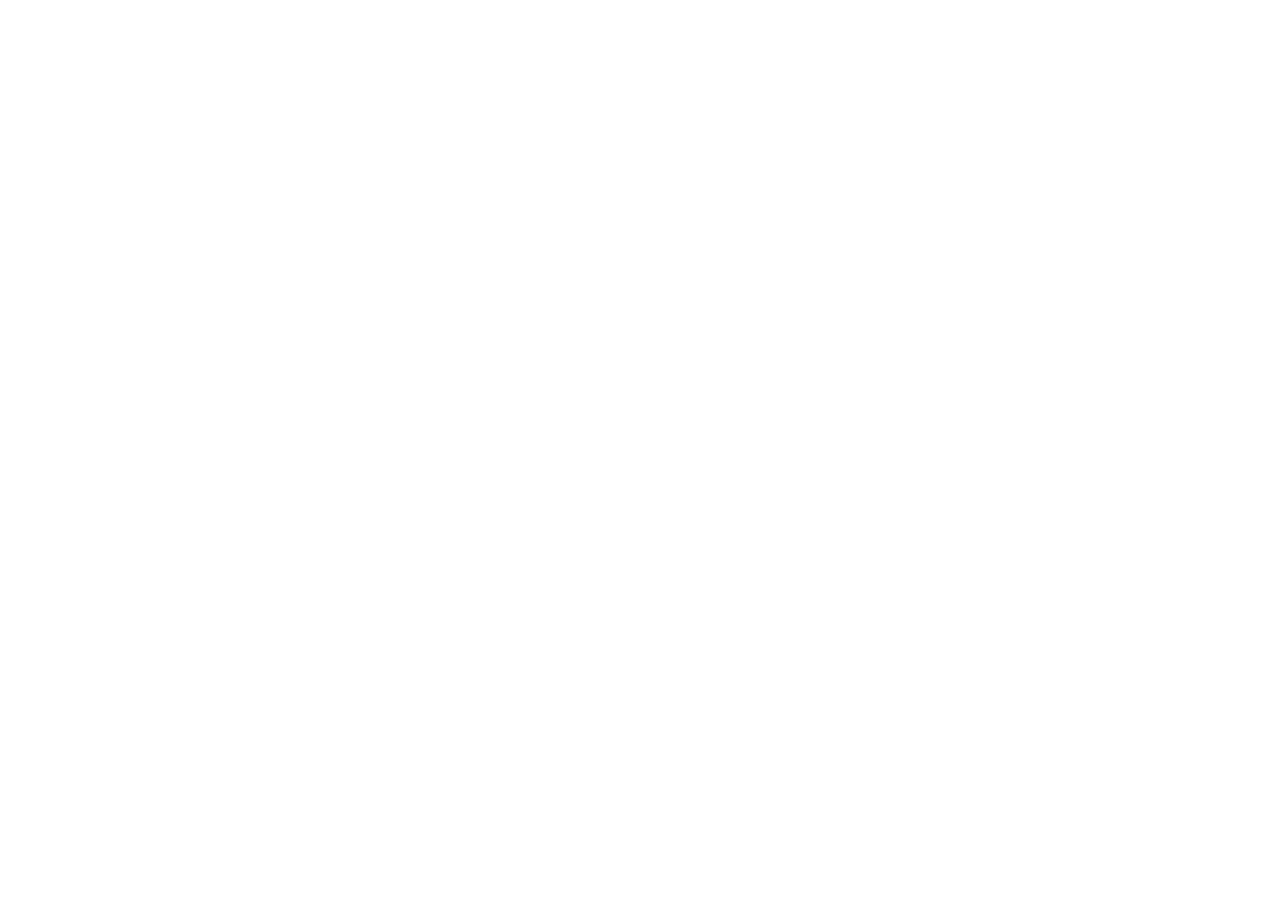
==== PRODUCTIVITY-DASHBOARD/index.html @ c62d992f "initialise PRODUCTIVITY-DASHBOARD" ====
<!DOCTYPE html>
<html lang="en">
<head>
    <meta charset="UTF-8">
    <meta name="viewport" content="width=device-width, initial-scale=1.0">
    <title>Document</title>
    <link rel="stylesheet" href="style.css">
</head>
<body>
    



    <script src="script.js"></script>
</body>
</html>
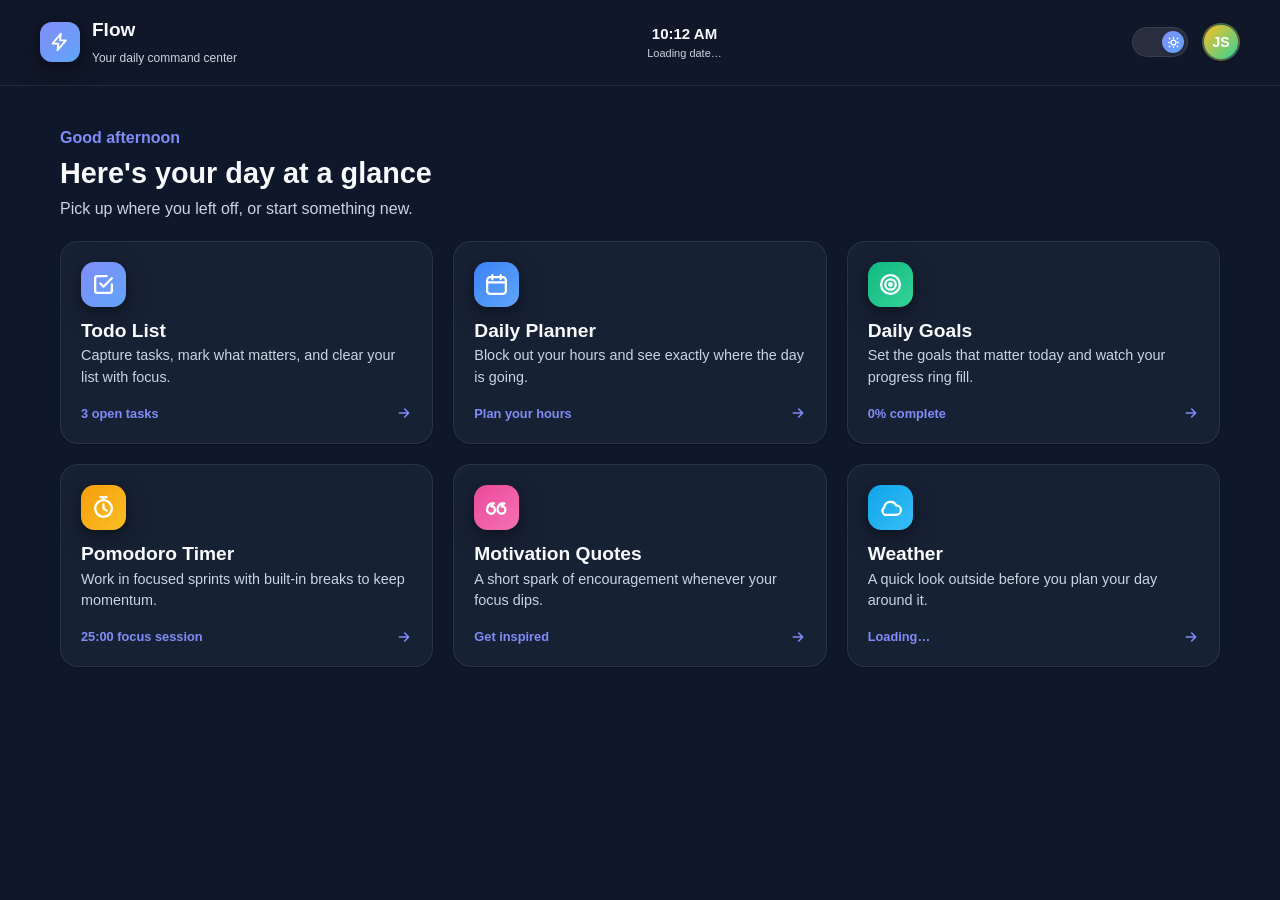
==== commit 0916983c: "create navbar and dashboard" ====
--- a/PRODUCTIVITY-DASHBOARD/index.html
+++ b/PRODUCTIVITY-DASHBOARD/index.html
@@ -1,16 +1,267 @@
-<!DOCTYPE html>
-<html lang="en">
-<head>
-    <meta charset="UTF-8">
-    <meta name="viewport" content="width=device-width, initial-scale=1.0">
+<!doctype html>
+<html lang="en" class="dark">
+  <head>
+    <meta charset="UTF-8" />
+    <meta name="viewport" content="width=device-width, initial-scale=1.0" />
     <title>Document</title>
-    <link rel="stylesheet" href="style.css">
-</head>
-<body>
-    
-
-
+    <link rel="stylesheet" href="style.css" />
+  </head>
+
+  <body>
+    <!-- navbar -->
+    <header class="app-header">
+      <div class="brand">
+        <div class="brand-mark">
+          <svg
+            viewBox="0 0 24 24"
+            fill="none"
+            stroke="#fff"
+            stroke-width="2.2"
+            stroke-linecap="round"
+            stroke-linejoin="round"
+          >
+            <path d="M13 2 3 14h7l-1 8 10-12h-7z" />
+          </svg>
+        </div>
+        <div class="brand-text">
+          <h1>Flow</h1>
+          <span>Your daily command center</span>
+        </div>
+      </div>
+
+      <div class="header-center">
+        <div class="header-clock">
+          <div class="time" id="headerTime">10:12 AM</div>
+          <div class="date" id="headerDate">Loading date…</div>
+        </div>
+      </div>
+
+      <div class="header-right">
+        <button class="theme-toggle" id="themeToggle" aria-label="Toggle theme">
+          <span class="knob">
+            <svg
+              id="toggleIcon"
+              viewBox="0 0 24 24"
+              fill="none"
+              stroke="currentColor"
+              stroke-width="2.4"
+              stroke-linecap="round"
+              stroke-linejoin="round"
+            >
+              <circle cx="12" cy="12" r="4.5" />
+              <path
+                d="M12 3v1.5M12 19.5V21M4.2 4.2l1.1 1.1M18.7 18.7l1.1 1.1M3 12h1.5M19.5 12H21M4.2 19.8l1.1-1.1M18.7 5.3l1.1-1.1"
+              />
+            </svg>
+          </span>
+        </button>
+        <div class="avatar">JS</div>
+      </div>
+    </header>
+
+    <main>
+      <!-- Dashboard -->
+      <div class="dashboard">
+        <div class="section-heading">
+          <span class="greeting">Good afternoon</span>
+          <h2>Here's your day at a glance</h2>
+          <p>Pick up where you left off, or start something new.</p>
+        </div>
+      </div>
+
+      <div class="dashboard-grid">
+        <!-- todo card -->
+        <div class="todo-card feature-card">
+          <div class="card-icon">
+            <svg
+              viewBox="0 0 24 24"
+              fill="none"
+              stroke="#fff"
+              stroke-width="2.2"
+              stroke-linecap="round"
+              stroke-linejoin="round"
+            >
+              <path d="M9 11l3 3 8-8" />
+              <path
+                d="M20 12v6a2 2 0 0 1-2 2H6a2 2 0 0 1-2-2V6a2 2 0 0 1 2-2h9"
+              />
+            </svg>
+          </div>
+          <div class="card-title">Todo List</div>
+          <div class="card-desc">
+            Capture tasks, mark what matters, and clear your list with focus.
+          </div>
+          <div class="card-arrow">
+            <span class="todoBadgeText">3 open tasks</span>
+            <svg
+              viewBox="0 0 24 24"
+              fill="none"
+              stroke="currentColor"
+              stroke-width="2.4"
+              stroke-linecap="round"
+              stroke-linejoin="round"
+            >
+              <path d="M5 12h14M13 6l6 6-6 6" />
+            </svg>
+          </div>
+        </div>
+
+        <!-- planner card -->
+        <div class="planner-card feature-card">
+          <div class="card-icon">
+            <svg
+              viewBox="0 0 24 24"
+              fill="none"
+              stroke="#fff"
+              stroke-width="2.2"
+              stroke-linecap="round"
+              stroke-linejoin="round"
+            >
+              <rect x="3" y="5" width="18" height="16" rx="3" />
+              <path d="M3 10h18M8 3v4M16 3v4" />
+            </svg>
+          </div>
+          <div class="card-title">Daily Planner</div>
+          <div class="card-desc">
+            Block out your hours and see exactly where the day is going.
+          </div>
+          <div class="card-arrow">
+            <span class="todoBadgeText">Plan your hours</span>
+            <svg
+              viewBox="0 0 24 24"
+              fill="none"
+              stroke="currentColor"
+              stroke-width="2.4"
+              stroke-linecap="round"
+              stroke-linejoin="round"
+            >
+              <path d="M5 12h14M13 6l6 6-6 6" />
+            </svg>
+          </div>
+        </div>
+
+        <!-- Goals -->
+        <div class="goals-card feature-card">
+          <div class="card-icon">
+            <svg viewBox="0 0 24 24" fill="none" stroke="#fff" stroke-width="2.2" stroke-linecap="round"
+              stroke-linejoin="round">
+              <circle cx="12" cy="12" r="9" />
+              <circle cx="12" cy="12" r="5" />
+              <circle cx="12" cy="12" r="1.2" fill="#fff" />
+            </svg>
+          </div>
+          <div class="card-title">Daily Goals</div>
+          <div class="card-desc">
+            Set the goals that matter today and watch your progress ring
+              fill.
+          </div>
+          <div class="card-arrow">
+            <span class="todoBadgeText">0% complete</span>
+            <svg
+              viewBox="0 0 24 24"
+              fill="none"
+              stroke="currentColor"
+              stroke-width="2.4"
+              stroke-linecap="round"
+              stroke-linejoin="round"
+            >
+              <path d="M5 12h14M13 6l6 6-6 6" />
+            </svg>
+          </div>
+        </div>
+
+        <!-- Pomodoro -->
+        <div class="pomodoro-card feature-card">
+          <div class="card-icon">
+            <svg viewBox="0 0 24 24" fill="none" stroke="#fff" stroke-width="2.2" stroke-linecap="round"
+              stroke-linejoin="round">
+              <circle cx="12" cy="13" r="8" />
+              <path d="M12 9v4l3 2M9 2h6M12 2v3" />
+            </svg>
+          </div>
+          <div class="card-title">Pomodoro Timer</div>
+          <div class="card-desc">
+            Work in focused sprints with built-in breaks to keep momentum.
+          </div>
+          <div class="card-arrow">
+            <span class="todoBadgeText">25:00 focus session</span>
+            <svg
+              viewBox="0 0 24 24"
+              fill="none"
+              stroke="currentColor"
+              stroke-width="2.4"
+              stroke-linecap="round"
+              stroke-linejoin="round"
+            >
+              <path d="M5 12h14M13 6l6 6-6 6" />
+            </svg>
+          </div>
+        </div>
+
+        <!-- Quotes -->
+        <div class="quotes-card feature-card">
+          <div class="card-icon">
+            <svg viewBox="0 0 24 24" fill="none" stroke="#fff" stroke-width="2.2" stroke-linecap="round"
+              stroke-linejoin="round">
+              <path
+                d="M7 8c-2.5 1-4 3-4 6a4 4 0 0 0 4 4c2 0 3.5-1.5 3.5-3.5C10.5 12 9 10.5 7 11c.3-1.5 1.3-2.5 2.5-3z" />
+              <path
+                d="M17 8c-2.5 1-4 3-4 6a4 4 0 0 0 4 4c2 0 3.5-1.5 3.5-3.5 0-2.5-1.5-4-3.5-3.5.3-1.5 1.3-2.5 2.5-3z" />
+            </svg>
+          </div>
+          <div class="card-title">Motivation Quotes</div>
+          <div class="card-desc">
+            A short spark of encouragement whenever your focus dips.
+          </div>
+          <div class="card-arrow">
+            <span class="todoBadgeText">Get inspired</span>
+            <svg
+              viewBox="0 0 24 24"
+              fill="none"
+              stroke="currentColor"
+              stroke-width="2.4"
+              stroke-linecap="round"
+              stroke-linejoin="round"
+            >
+              <path d="M5 12h14M13 6l6 6-6 6" />
+            </svg>
+          </div>
+        </div>
+
+        <!-- Weather -->
+        <div class="Weather-card feature-card">
+          <div class="card-icon">
+            <svg viewBox="0 0 24 24" fill="none" stroke="#fff" stroke-width="2.2" stroke-linecap="round"
+              stroke-linejoin="round">
+              <path d="M17.5 19a4.5 4.5 0 0 0 0-9 6 6 0 0 0-11.4 2A4 4 0 0 0 6.5 19h11z" />
+            </svg>
+          </div>
+          <div class="card-title">Weather</div>
+          <div class="card-desc">
+            A quick look outside before you plan your day around it.
+          </div>
+          <div class="card-arrow">
+            <span class="todoBadgeText">Loading…</span>
+            <svg
+              viewBox="0 0 24 24"
+              fill="none"
+              stroke="currentColor"
+              stroke-width="2.4"
+              stroke-linecap="round"
+              stroke-linejoin="round"
+            >
+              <path d="M5 12h14M13 6l6 6-6 6" />
+            </svg>
+          </div>
+        </div>
+
+
+
+
+
+      </div>
+    </main>
 
     <script src="script.js"></script>
-</body>
-</html>+  </body>
+</html>
--- a/PRODUCTIVITY-DASHBOARD/style.css
+++ b/PRODUCTIVITY-DASHBOARD/style.css
@@ -0,0 +1,314 @@
+:root {
+  /* light theme */
+  --bg-0: #f8fafc;
+  --bg-1: #ffffff;
+  --card-bg: rgba(255, 255, 255, 0.72);
+  --card-border: rgba(15, 23, 42, 0.06);
+  --header-bg: rgba(255, 255, 255, 0.6);
+  --text-1: #0f172a;
+  --text-2: #64748b;
+  --primary: #6366f1;
+  --primary-2: #3b82f6;
+  --accent-green: #10b981;
+  --accent-amber: #f59e0b;
+  --danger: #ef4444;
+  --shadow-sm:
+    0 1px 2px rgba(15, 23, 42, 0.04), 0 1px 1px rgba(15, 23, 42, 0.03);
+  --shadow-md:
+    0 8px 24px rgba(15, 23, 42, 0.08), 0 2px 6px rgba(15, 23, 42, 0.04);
+  --shadow-lg:
+    0 24px 64px rgba(15, 23, 42, 0.14), 0 8px 20px rgba(15, 23, 42, 0.06);
+  --radius-lg: 24px;
+  --radius-md: 18px;
+  --radius-sm: 12px;
+  --font-display: "Manrope", sans-serif;
+  --font-body: "Inter", sans-serif;
+  --track: rgba(15, 23, 42, 0.08);
+  --scrim: rgba(255, 255, 255, 0.4);
+}
+html.dark {
+  --bg-0: #0f172a;
+  --bg-1: #111827;
+  --card-bg: rgba(30, 41, 59, 0.62);
+  --card-border: rgba(248, 250, 252, 0.08);
+  --header-bg: rgba(17, 24, 39, 0.55);
+  --text-1: #f8fafc;
+  --text-2: #cbd5e1;
+  --primary: #818cf8;
+  --primary-2: #60a5fa;
+  --accent-green: #34d399;
+  --accent-amber: #fbbf24;
+  --danger: #f87171;
+  --shadow-sm: 0 1px 2px rgba(0, 0, 0, 0.3);
+  --shadow-md: 0 8px 24px rgba(0, 0, 0, 0.35), 0 2px 6px rgba(0, 0, 0, 0.2);
+  --shadow-lg: 0 24px 64px rgba(0, 0, 0, 0.5), 0 8px 20px rgba(0, 0, 0, 0.3);
+  --track: rgba(248, 250, 252, 0.1);
+  --scrim: rgba(15, 23, 42, 0.35);
+}
+
+*{
+    margin: 0;
+    padding: 0;
+    box-sizing: border-box;
+}
+
+html, body {
+    font-family: 'Inter', sans-serif;
+    font-size: 16px;
+    line-height: 1.5;
+    color: var(--text-1 );
+    background-color: var(--bg-0);
+    font-family: var(--font-body);
+}
+
+
+/* navbar */
+
+
+header.app-header {
+  position: sticky;
+  top: 0;
+  z-index: 50;
+  display: flex;
+  align-items: center;
+  justify-content: space-between;
+  padding: 16px clamp(16px, 4vw, 40px);
+  background: var(--header-bg);
+  border-bottom: 1px solid var(--card-border);
+}
+
+.brand {
+  display: flex;
+  align-items: center;
+  gap: 12px;
+}
+.brand-mark {
+  width: 40px;
+  height: 40px;
+  border-radius: 12px;
+  background: linear-gradient(135deg, var(--primary), var(--primary-2));
+  display: flex;
+  align-items: center;
+  justify-content: center;
+  box-shadow: var(--shadow-md);
+  flex-shrink: 0;
+}
+.brand-mark svg {
+  width: 20px;
+  height: 20px;
+}
+.brand-text h1 {
+  font-size: 19px;
+  font-weight: 700;
+  color: var(--text-1);
+  font-family: var(--font-display);
+}
+.brand-text span {
+  font-size: 12px;
+  color: var(--text-2);
+  font-weight: 500;
+}
+
+.header-center {
+  display: flex;
+  align-items: center;
+  gap: 8px;
+  font-variant-numeric: tabular-nums;
+}
+.header-clock {
+  text-align: center;
+}
+.header-clock .time {
+  font-size: 15px;
+  font-weight: 700;
+  color: var(--text-1);
+}
+.header-clock .date {
+  font-size: 11px;
+  color: var(--text-2);
+}
+
+.header-right {
+  display: flex;
+  align-items: center;
+  gap: 14px;
+}
+
+.theme-toggle {
+  position: relative;
+  width: 56px;
+  height: 30px;
+  border-radius: 999px;
+  background: var(--track);
+  border: 1px solid var(--card-border);
+  display: flex;
+  align-items: center;
+  padding: 3px;
+  transition: background 0.3s ease;
+}
+
+.theme-toggle .knob {
+  width: 22px;
+  height: 22px;
+  border-radius: 50%;
+  background: linear-gradient(135deg, var(--primary), var(--primary-2));
+  display: flex;
+  align-items: center;
+  justify-content: center;
+  box-shadow: var(--shadow-sm);
+  transform: translateX(0);
+  transition: transform 0.35s cubic-bezier(0.68, -0.4, 0.27, 1.4);
+}
+
+html.dark .theme-toggle .knob {
+  transform: translateX(26px);
+}
+
+.theme-toggle svg {
+  width: 13px;
+  height: 13px;
+  color: #fff;
+}
+
+.avatar {
+  width: 38px;
+  height: 38px;
+  border-radius: 50%;
+  background: linear-gradient(135deg, var(--accent-amber), var(--accent-green));
+  display: flex;
+  align-items: center;
+  justify-content: center;
+  color: #fff;
+  font-weight: 700;
+  font-size: 14px;
+  box-shadow: var(--shadow-sm);
+  border: 2px solid var(--card-bg);
+}
+
+
+/* Dashboard */
+
+main{
+    max-width: 1200px;
+    margin: 0 auto;
+    padding: 20px;
+
+}
+
+.section-heading {
+    display: flex;
+    flex-direction: column;
+    gap: 2px;
+    padding-top: 20px;
+}
+
+.section-heading .greeting {
+    font-size: 1rem;
+    font-weight: 700;
+    color: var(--primary);
+}
+
+.section-heading h2 {
+    font-size: 1.8rem;
+    font-weight: 700;
+    color: var(--text-1);
+    margin-right: 10px;
+}
+
+.section-heading p {
+    color: var(--text-2);
+}
+
+/* dashboard */
+
+.dashboard-grid {
+    display: grid;
+    grid-template-columns: repeat(3, 1fr);
+    gap: 20px;
+    padding-top: 20px;
+}
+
+/* feature cards */
+
+.feature-card {
+    background: var(--card-bg);
+    border: 1px solid var(--card-border);
+    border-radius: var(--radius-md);
+    padding: 20px;
+    box-shadow: var(--shadow-sm);
+}
+
+.feature-card .card-icon {
+    width: 45px;
+    height: 45px;
+    border-radius: 30%;
+    background: linear-gradient(135deg, var(--primary), var(--primary-2));
+    display: flex;
+    align-items: center;
+    justify-content: center;
+    box-shadow: var(--shadow-md);
+    flex-shrink: 0;
+}
+
+.feature-card .card-icon svg {
+    width: 25px;
+    height: 25px;
+    color: #fff;
+}
+
+.feature-card .card-title {
+    font-size: 1.2rem;
+    font-weight: 700;
+    color: var(--text-1);
+    margin-top: 10px;
+}
+
+.feature-card .card-desc {
+    font-size: 0.9rem;
+    color: var(--text-2);
+}
+
+.card-arrow {
+    display: flex;
+    align-items: center;
+    justify-content: space-between;
+    margin-top: 15px;
+}
+
+.card-arrow .todoBadgeText {
+    font-size: 0.8rem;
+    color: var(--primary);
+    font-weight: 600;
+}
+
+.card-arrow svg {
+    width: 16px;
+    height: 16px;
+    color: var(--primary);
+}
+
+
+.planner-card .card-icon{
+    background: linear-gradient(135deg, #3b82f6, #60a5fa);
+}
+
+.goals-card .card-icon{
+      background: linear-gradient(135deg, #10b981, #34d399);
+
+}
+
+.pomodoro-card .card-icon{
+      background: linear-gradient(135deg, #f59e0b, #fbbf24);
+
+}
+
+.quotes-card .card-icon{
+      background: linear-gradient(135deg, #ec4899, #f472b6);
+
+}
+
+.Weather-card .card-icon{
+      background: linear-gradient(135deg, #0ea5e9, #38bdf8);
+
+}
+
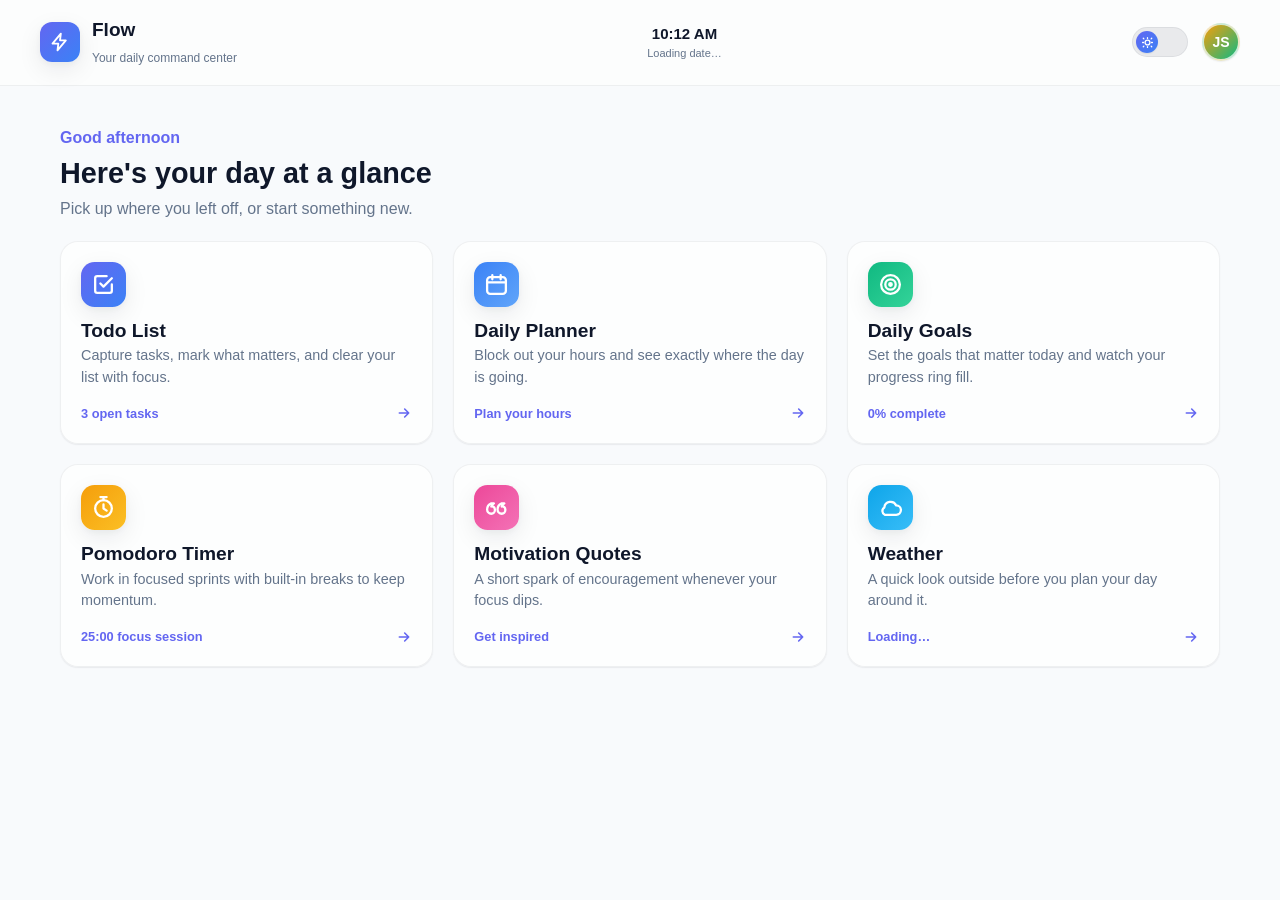
==== commit 2703af1b: "Create Functionality of todo and pomodoro timer" ====
--- a/PRODUCTIVITY-DASHBOARD/index.html
+++ b/PRODUCTIVITY-DASHBOARD/index.html
@@ -1,90 +1,67 @@
 <!doctype html>
-<html lang="en" class="dark">
-  <head>
-    <meta charset="UTF-8" />
-    <meta name="viewport" content="width=device-width, initial-scale=1.0" />
-    <title>Document</title>
-    <link rel="stylesheet" href="style.css" />
-  </head>
-
-  <body>
-    <!-- navbar -->
-    <header class="app-header">
-      <div class="brand">
-        <div class="brand-mark">
-          <svg
-            viewBox="0 0 24 24"
-            fill="none"
-            stroke="#fff"
-            stroke-width="2.2"
-            stroke-linecap="round"
-            stroke-linejoin="round"
-          >
-            <path d="M13 2 3 14h7l-1 8 10-12h-7z" />
+<html lang="en" class="">
+
+<head>
+  <meta charset="UTF-8" />
+  <meta name="viewport" content="width=device-width, initial-scale=1.0" />
+  <title>Document</title>
+  <link rel="stylesheet" href="style.css" />
+</head>
+
+<body>
+  <!-- navbar -->
+  <header class="app-header">
+    <div class="brand">
+      <div class="brand-mark">
+        <svg viewBox="0 0 24 24" fill="none" stroke="#fff" stroke-width="2.2" stroke-linecap="round"
+          stroke-linejoin="round">
+          <path d="M13 2 3 14h7l-1 8 10-12h-7z" />
+        </svg>
+      </div>
+      <div class="brand-text">
+        <h1>Flow</h1>
+        <span>Your daily command center</span>
+      </div>
+    </div>
+
+    <div class="header-center">
+      <div class="header-clock">
+        <div class="time" id="headerTime">10:12 AM</div>
+        <div class="date" id="headerDate">Loading date…</div>
+      </div>
+    </div>
+
+    <div class="header-right">
+      <button class="theme-toggle" id="themeToggle" aria-label="Toggle theme">
+        <span class="knob">
+          <svg id="toggleIcon" viewBox="0 0 24 24" fill="none" stroke="currentColor" stroke-width="2.4"
+            stroke-linecap="round" stroke-linejoin="round">
+            <circle cx="12" cy="12" r="4.5" />
+            <path
+              d="M12 3v1.5M12 19.5V21M4.2 4.2l1.1 1.1M18.7 18.7l1.1 1.1M3 12h1.5M19.5 12H21M4.2 19.8l1.1-1.1M18.7 5.3l1.1-1.1" />
           </svg>
-        </div>
-        <div class="brand-text">
-          <h1>Flow</h1>
-          <span>Your daily command center</span>
-        </div>
-      </div>
-
-      <div class="header-center">
-        <div class="header-clock">
-          <div class="time" id="headerTime">10:12 AM</div>
-          <div class="date" id="headerDate">Loading date…</div>
-        </div>
-      </div>
-
-      <div class="header-right">
-        <button class="theme-toggle" id="themeToggle" aria-label="Toggle theme">
-          <span class="knob">
-            <svg
-              id="toggleIcon"
-              viewBox="0 0 24 24"
-              fill="none"
-              stroke="currentColor"
-              stroke-width="2.4"
-              stroke-linecap="round"
-              stroke-linejoin="round"
-            >
-              <circle cx="12" cy="12" r="4.5" />
-              <path
-                d="M12 3v1.5M12 19.5V21M4.2 4.2l1.1 1.1M18.7 18.7l1.1 1.1M3 12h1.5M19.5 12H21M4.2 19.8l1.1-1.1M18.7 5.3l1.1-1.1"
-              />
-            </svg>
-          </span>
-        </button>
-        <div class="avatar">JS</div>
-      </div>
-    </header>
-
-    <main>
-      <!-- Dashboard -->
-      <div class="dashboard">
-        <div class="section-heading">
-          <span class="greeting">Good afternoon</span>
-          <h2>Here's your day at a glance</h2>
-          <p>Pick up where you left off, or start something new.</p>
-        </div>
-      </div>
-
+        </span>
+      </button>
+      <div class="avatar">JS</div>
+    </div>
+  </header>
+
+  <main>
+    <!-- Dashboard -->
+    <div class="dashboard">
+      <div class="section-heading">
+        <span class="greeting">Good afternoon</span>
+        <h2>Here's your day at a glance</h2>
+        <p>Pick up where you left off, or start something new.</p>
+      </div>
       <div class="dashboard-grid">
         <!-- todo card -->
         <div class="todo-card feature-card">
           <div class="card-icon">
-            <svg
-              viewBox="0 0 24 24"
-              fill="none"
-              stroke="#fff"
-              stroke-width="2.2"
-              stroke-linecap="round"
-              stroke-linejoin="round"
-            >
+            <svg viewBox="0 0 24 24" fill="none" stroke="#fff" stroke-width="2.2" stroke-linecap="round"
+              stroke-linejoin="round">
               <path d="M9 11l3 3 8-8" />
-              <path
-                d="M20 12v6a2 2 0 0 1-2 2H6a2 2 0 0 1-2-2V6a2 2 0 0 1 2-2h9"
-              />
+              <path d="M20 12v6a2 2 0 0 1-2 2H6a2 2 0 0 1-2-2V6a2 2 0 0 1 2-2h9" />
             </svg>
           </div>
           <div class="card-title">Todo List</div>
@@ -93,14 +70,8 @@
           </div>
           <div class="card-arrow">
             <span class="todoBadgeText">3 open tasks</span>
-            <svg
-              viewBox="0 0 24 24"
-              fill="none"
-              stroke="currentColor"
-              stroke-width="2.4"
-              stroke-linecap="round"
-              stroke-linejoin="round"
-            >
+            <svg viewBox="0 0 24 24" fill="none" stroke="currentColor" stroke-width="2.4" stroke-linecap="round"
+              stroke-linejoin="round">
               <path d="M5 12h14M13 6l6 6-6 6" />
             </svg>
           </div>
@@ -109,14 +80,8 @@
         <!-- planner card -->
         <div class="planner-card feature-card">
           <div class="card-icon">
-            <svg
-              viewBox="0 0 24 24"
-              fill="none"
-              stroke="#fff"
-              stroke-width="2.2"
-              stroke-linecap="round"
-              stroke-linejoin="round"
-            >
+            <svg viewBox="0 0 24 24" fill="none" stroke="#fff" stroke-width="2.2" stroke-linecap="round"
+              stroke-linejoin="round">
               <rect x="3" y="5" width="18" height="16" rx="3" />
               <path d="M3 10h18M8 3v4M16 3v4" />
             </svg>
@@ -127,14 +92,8 @@
           </div>
           <div class="card-arrow">
             <span class="todoBadgeText">Plan your hours</span>
-            <svg
-              viewBox="0 0 24 24"
-              fill="none"
-              stroke="currentColor"
-              stroke-width="2.4"
-              stroke-linecap="round"
-              stroke-linejoin="round"
-            >
+            <svg viewBox="0 0 24 24" fill="none" stroke="currentColor" stroke-width="2.4" stroke-linecap="round"
+              stroke-linejoin="round">
               <path d="M5 12h14M13 6l6 6-6 6" />
             </svg>
           </div>
@@ -153,18 +112,12 @@
           <div class="card-title">Daily Goals</div>
           <div class="card-desc">
             Set the goals that matter today and watch your progress ring
-              fill.
+            fill.
           </div>
           <div class="card-arrow">
             <span class="todoBadgeText">0% complete</span>
-            <svg
-              viewBox="0 0 24 24"
-              fill="none"
-              stroke="currentColor"
-              stroke-width="2.4"
-              stroke-linecap="round"
-              stroke-linejoin="round"
-            >
+            <svg viewBox="0 0 24 24" fill="none" stroke="currentColor" stroke-width="2.4" stroke-linecap="round"
+              stroke-linejoin="round">
               <path d="M5 12h14M13 6l6 6-6 6" />
             </svg>
           </div>
@@ -185,14 +138,8 @@
           </div>
           <div class="card-arrow">
             <span class="todoBadgeText">25:00 focus session</span>
-            <svg
-              viewBox="0 0 24 24"
-              fill="none"
-              stroke="currentColor"
-              stroke-width="2.4"
-              stroke-linecap="round"
-              stroke-linejoin="round"
-            >
+            <svg viewBox="0 0 24 24" fill="none" stroke="currentColor" stroke-width="2.4" stroke-linecap="round"
+              stroke-linejoin="round">
               <path d="M5 12h14M13 6l6 6-6 6" />
             </svg>
           </div>
@@ -215,14 +162,8 @@
           </div>
           <div class="card-arrow">
             <span class="todoBadgeText">Get inspired</span>
-            <svg
-              viewBox="0 0 24 24"
-              fill="none"
-              stroke="currentColor"
-              stroke-width="2.4"
-              stroke-linecap="round"
-              stroke-linejoin="round"
-            >
+            <svg viewBox="0 0 24 24" fill="none" stroke="currentColor" stroke-width="2.4" stroke-linecap="round"
+              stroke-linejoin="round">
               <path d="M5 12h14M13 6l6 6-6 6" />
             </svg>
           </div>
@@ -242,26 +183,133 @@
           </div>
           <div class="card-arrow">
             <span class="todoBadgeText">Loading…</span>
-            <svg
-              viewBox="0 0 24 24"
-              fill="none"
-              stroke="currentColor"
-              stroke-width="2.4"
-              stroke-linecap="round"
-              stroke-linejoin="round"
-            >
-              <path d="M5 12h14M13 6l6 6-6 6" />
-            </svg>
-          </div>
-        </div>
-
-
-
-
-
-      </div>
-    </main>
-
-    <script src="script.js"></script>
-  </body>
-</html>
+            <svg viewBox="0 0 24 24" fill="none" stroke="currentColor" stroke-width="2.4" stroke-linecap="round"
+              stroke-linejoin="round">
+              <path d="M5 12h14M13 6l6 6-6 6" />
+            </svg>
+          </div>
+        </div>
+      </div>
+    </div>
+
+
+
+
+      <!-- todo feature view -->
+    <section class="section-view" id="view-todo">
+      <button class="back-btn" data-back>
+        <svg viewBox="0 0 24 24" fill="none" stroke="currentColor" stroke-width="2.4" stroke-linecap="round"
+          stroke-linejoin="round">
+          <path d="M19 12H5M11 18l-6-6 6-6" />
+        </svg>Back to dashboard
+      </button>
+
+      <div class="feature-panel todo-feature">
+        <div class="feature-header">
+          <div class="card-icon icon-indigo">
+            <svg viewBox="0 0 24 24" fill="none" stroke="#fff" stroke-width="2.2" stroke-linecap="round"
+              stroke-linejoin="round">
+              <path d="M9 11l3 3 8-8" />
+              <path d="M20 12v6a2 2 0 0 1-2 2H6a2 2 0 0 1-2-2V6a2 2 0 0 1 2-2h9" />
+            </svg>
+          </div>
+          <div>
+            <h2>Todo List</h2>
+            <p>Add what needs doing today, and check it off as you go.</p>
+          </div>
+        </div>
+
+        <div class="todo-input-row">
+          <input type="text" class="input-field" id="todoInput" placeholder="Add a task . . ." />
+          <button class="btn btn-primary" id="todoAddBtn">
+            <svg width="16" height="16" viewBox="0 0 24 24" fill="none" stroke="#fff" stroke-width="2.6"
+              stroke-linecap="round">
+              <path d="M12 5v14M5 12h14" />
+            </svg>Add
+          </button>
+        </div>
+
+        <div class="todo-list" id="todoList">
+          
+          <!-- todo render here -->
+          
+        </div>
+      </div>
+    </section>
+
+    <!-- Pomodoro Timer -->
+     <section class="section-view" id="viewPomodoro">
+      <button class="back-btn" data-back>
+        <svg viewBox="0 0 24 24" fill="none" stroke="currentColor" stroke-width="2.4" stroke-linecap="round"
+          stroke-linejoin="round">
+          <path d="M19 12H5M11 18l-6-6 6-6" />
+        </svg>Back to dashboard
+      </button>
+
+      <div class="feature-panel todo-feature">
+        <div class="feature-header">
+          <div class="card-icon icon-indigo">
+            <svg viewBox="0 0 24 24" fill="none" stroke="#fff" stroke-width="2.2" stroke-linecap="round"
+              stroke-linejoin="round">
+              <path d="M9 11l3 3 8-8" />
+              <path d="M20 12v6a2 2 0 0 1-2 2H6a2 2 0 0 1-2-2V6a2 2 0 0 1 2-2h9" />
+            </svg>
+          </div>
+          <div>
+            <h2>Pomodoro Timer</h2>
+            <p>25 minutes of focus, then a short breather.</p>
+          </div>
+        </div>
+
+        <div class="pomodoro-stage">
+          <div class="pomo-modes">
+            <button class="pomo-mode-btn active"  data-mins="25">
+              Focus · 25m
+            </button>
+            <button class="pomo-mode-btn" data-mins="5">
+              Short break · 5m
+            </button>
+            <button class="pomo-mode-btn" data-mins="15">
+              Long break · 15m
+            </button>
+          </div>
+          
+          <div class="pomo-timer">
+              <div class="pomo-time" id="pomoTime">25:00</div>
+              <div class="pomo-session" id="pomoSessionLabel">
+                Focus Session
+              </div>
+          </div>
+
+          <div class="pomo-controls">
+            <button class="pomo-btn-circle" id="pomoReset" >
+              <svg viewBox="0 0 24 24" fill="none" stroke="currentColor" stroke-width="2.3" stroke-linecap="round"
+                stroke-linejoin="round">
+                <path d="M3 12a9 9 0 1 0 3-6.7M3 4v5h5" />
+              </svg>
+            </button>
+            <button class="pomo-btn-circle main" id="pomoStart" >
+              <svg id="pomoPlayIcon" viewBox="0 0 24 24" fill="currentColor">
+                <path d="M8 5v14l11-7z" />
+              </svg>
+            </button>
+            <button class="pomo-btn-circle" id="pomoSkip" >
+              <svg viewBox="0 0 24 24" fill="none" stroke="currentColor" stroke-width="2.3" stroke-linecap="round"
+                stroke-linejoin="round">
+                <path d="M5 4l10 8-10 8V4zM19 5v14" />
+              </svg>
+            </button>
+          </div>
+
+        </div>
+        
+
+        
+    </section>
+     
+  </main>
+
+  <script src="script.js"></script>
+</body>
+
+</html>
--- a/PRODUCTIVITY-DASHBOARD/style.css
+++ b/PRODUCTIVITY-DASHBOARD/style.css
@@ -195,6 +195,10 @@
 
 }
 
+.dashboard {
+  display: inline;
+}
+
 .section-heading {
     display: flex;
     flex-direction: column;
@@ -312,3 +316,330 @@
 
 }
 
+
+
+/* Section View */
+
+.section-view {
+  position: absolute;
+  top: 0;
+  left: 0;
+  width: 100%;
+  min-height: 100vh;
+  background: var(--card-bg);
+  padding-top: 120px;
+}
+
+.section-view .back-btn {
+  display: inline-flex;
+  gap: 8px;
+  font-size: 13.5px;
+  font-weight: 600;
+  color: var(--text-2);
+  background: none;
+  border: none;
+  padding: 8px 4px;
+  margin-bottom: 18px;
+  transform: scale(1);
+  transition: color 0.3s ease, transform 0.3s ease;
+  margin-left: 150px;
+
+}
+
+.section-view .back-btn:hover {
+  color: var(--primary);
+  cursor: pointer;
+  transform: scale(1.1);
+}
+
+.section-view .back-btn svg {
+  width: 16px;
+  height: 16px;
+  color: var(--text-2);
+}
+
+.feature-panel {
+  width: 80%;
+  min-height: 400px;
+  padding: 20px;
+  background: var(--card-bg);
+  border: 1px solid var(--card-border);
+  border-radius: var(--radius-md);
+  box-shadow: var(--shadow-sm);
+  margin: 0 auto;
+}
+
+.feature-header{
+  display: flex;
+  align-items: center;
+  gap: 12px;
+  margin-bottom: 20px;
+  margin-left: 10px;
+}
+
+.card-icon {
+  width: 45px;
+  height: 45px;
+  border-radius: 30%;
+  background: linear-gradient(135deg, var(--primary), var(--primary-2));
+  display: flex;
+  align-items: center;
+  justify-content: center;
+  box-shadow: var(--shadow-md);
+  flex-shrink: 0;
+}
+
+.card-icon svg {
+  width: 25px;
+  height: 25px;
+  color: #fff;
+}
+
+.feature-header h2 {
+  font-size: 1.5rem;
+  font-weight: 700;
+  color: var(--text-1);
+}
+
+.feature-header p {
+  font-size: 0.9rem;
+  color: var(--text-2);
+}
+
+.todo-input-row{
+  display: flex;
+  align-items: center;
+  gap: 10px;
+  margin-bottom: 20px;
+} 
+
+.input-field {
+  width: 100%;
+  padding: 14px 12px;
+  border: 1px solid var(--card-border);
+  border-radius: var(--radius-sm);
+  background: var(--bg-1);
+  color: var(--text-2);
+  text-align: left;
+  font-size: 1.2rem;
+  font-weight: 100;
+
+}
+
+.btn-primary {
+  padding: 14px 12px;
+  border: 1px solid var(--card-border);
+  border-radius: var(--radius-sm);
+  background: linear-gradient(135deg, var(--primary), var(--primary-2));
+  color: white;
+  cursor: pointer;
+  display: flex;
+  align-items: center;
+  justify-content: start;
+}
+
+.btn-primary svg {
+  width: 16px;
+  height: 16px;
+  margin-right: 6px;
+}
+
+.todo-list {
+  display: flex;
+  flex-direction: column;
+  gap: 12px;
+  list-style: none;
+  padding: 0;
+  margin: 0;
+}
+
+.empty-state {
+  display: flex;
+  align-items: center;
+  justify-content: center;
+  flex-direction: column;
+  gap: 12px;
+  padding: 40px 0;
+}
+
+.empty-state svg {
+  width: 60px;
+  height: 60px;
+  color: var(--text-2);
+}
+
+.empty-state p {
+  font-size: 1.2rem;
+  font-weight: 500;
+  color: var(--text-2);
+}
+
+.todo {
+  display: flex;
+  align-items: center;
+  justify-content: space-between;
+  height: 60px;
+  padding: 0 12px;
+  border: 1px solid var(--card-border);
+  border-radius: var(--radius-sm);
+  background: var(--bg-1);
+}
+
+#view-todo{
+  display: none;
+}
+
+/* .todo-feature{
+  display: none;
+} */
+
+.todo .todo-left {
+  display: flex;
+  align-items: center;
+  gap: 20px;
+}
+
+.todo-left .todo-check {
+  width: 28px;
+  height: 28px;
+  border: 2px solid var(--card-border);
+  border-radius: 8px;
+  background: var(--bg-1);
+  display: flex;
+  align-items: center;
+  justify-content: center;
+  cursor: pointer;
+}
+
+.todo-check .completed {
+  display: none;
+}
+
+.todo-left .todo-check svg {
+  width: 18px;
+  height: 18px;
+  color: var(--primary);
+}
+
+
+
+.todo-left .todo-text {
+  font-size: 1.25rem;
+  color: var(--text-1);
+}
+
+.todo-actions {
+  display: flex;
+  align-items: center;
+  gap: 12px;
+}
+
+.todo-actions .btn-icon {
+  width: 35px;
+  height: 35px;
+  border: 1px solid var(--card-border);
+  border-radius: 8px;
+  background: var(--bg-1);
+  display: flex;
+  align-items: center;
+  justify-content: center;
+  cursor: pointer;
+}
+
+.todo-actions .btn-icon svg {
+  width: 18px;
+  height: 18px;
+  color: var(--text-2);
+}
+
+
+/* pomodoro */
+
+#viewPomodoro{
+  display: none;
+}
+
+.pomodoro-stage {
+  display: flex;
+  justify-content: center;
+  align-items: center;
+  flex-direction: column;
+  gap: 22px;
+  margin-top: 83px;
+}
+
+.pomo-modes {
+  display: flex;
+  align-items: center;
+  gap: 16px;
+}
+
+.pomo-modes .pomo-mode-btn {
+  padding: 10px 20px;
+  border: 1px solid var(--card-border);
+  border-radius: var(--radius-sm);
+  background: var(--bg-1);
+  color: var(--text-2);
+  cursor: pointer;
+  font-weight: 600;
+}
+
+.pomo-modes .active {
+  background: linear-gradient(135deg, var(--primary), var(--primary-2));
+  color: #fff;
+  border-color: transparent;
+}
+
+.pomo-timer {
+  display: flex;
+  align-items: center;
+  gap: 3px;
+  flex-direction: column;
+}
+
+.pomo-timer .pomo-time {
+  font-size: 6rem;
+  font-weight: 700;
+  color: var(--text-1);
+}
+
+.pomo-timer .pomo-session {
+  font-size: 0.7rem;
+  color: #fff;
+  padding: 2px 12px;
+  background-color: var(--primary);
+  border: 1px solid var(--card-border);
+  border-radius: var(--radius-sm);
+}
+
+.pomo-controls {
+  display: flex;
+  align-items: center;
+  gap: 16px;
+  margin: 20px 0;
+}
+
+.pomo-btn-circle {
+  width: 50px;
+  height: 50px;
+  border-radius: 50%;
+  background: linear-gradient(135deg, var(--primary), var(--primary-2));
+  display: flex;
+  align-items: center;
+  justify-content: center;
+  cursor: pointer;
+}
+
+/* select second child */
+
+.pomo-controls .main {
+  width: 69px;
+  height: 69px;
+  margin-top: 10px;
+}
+
+.pomo-btn-circle svg {
+  width: 20px;
+  height: 20px;
+  color: #fff;
+}
